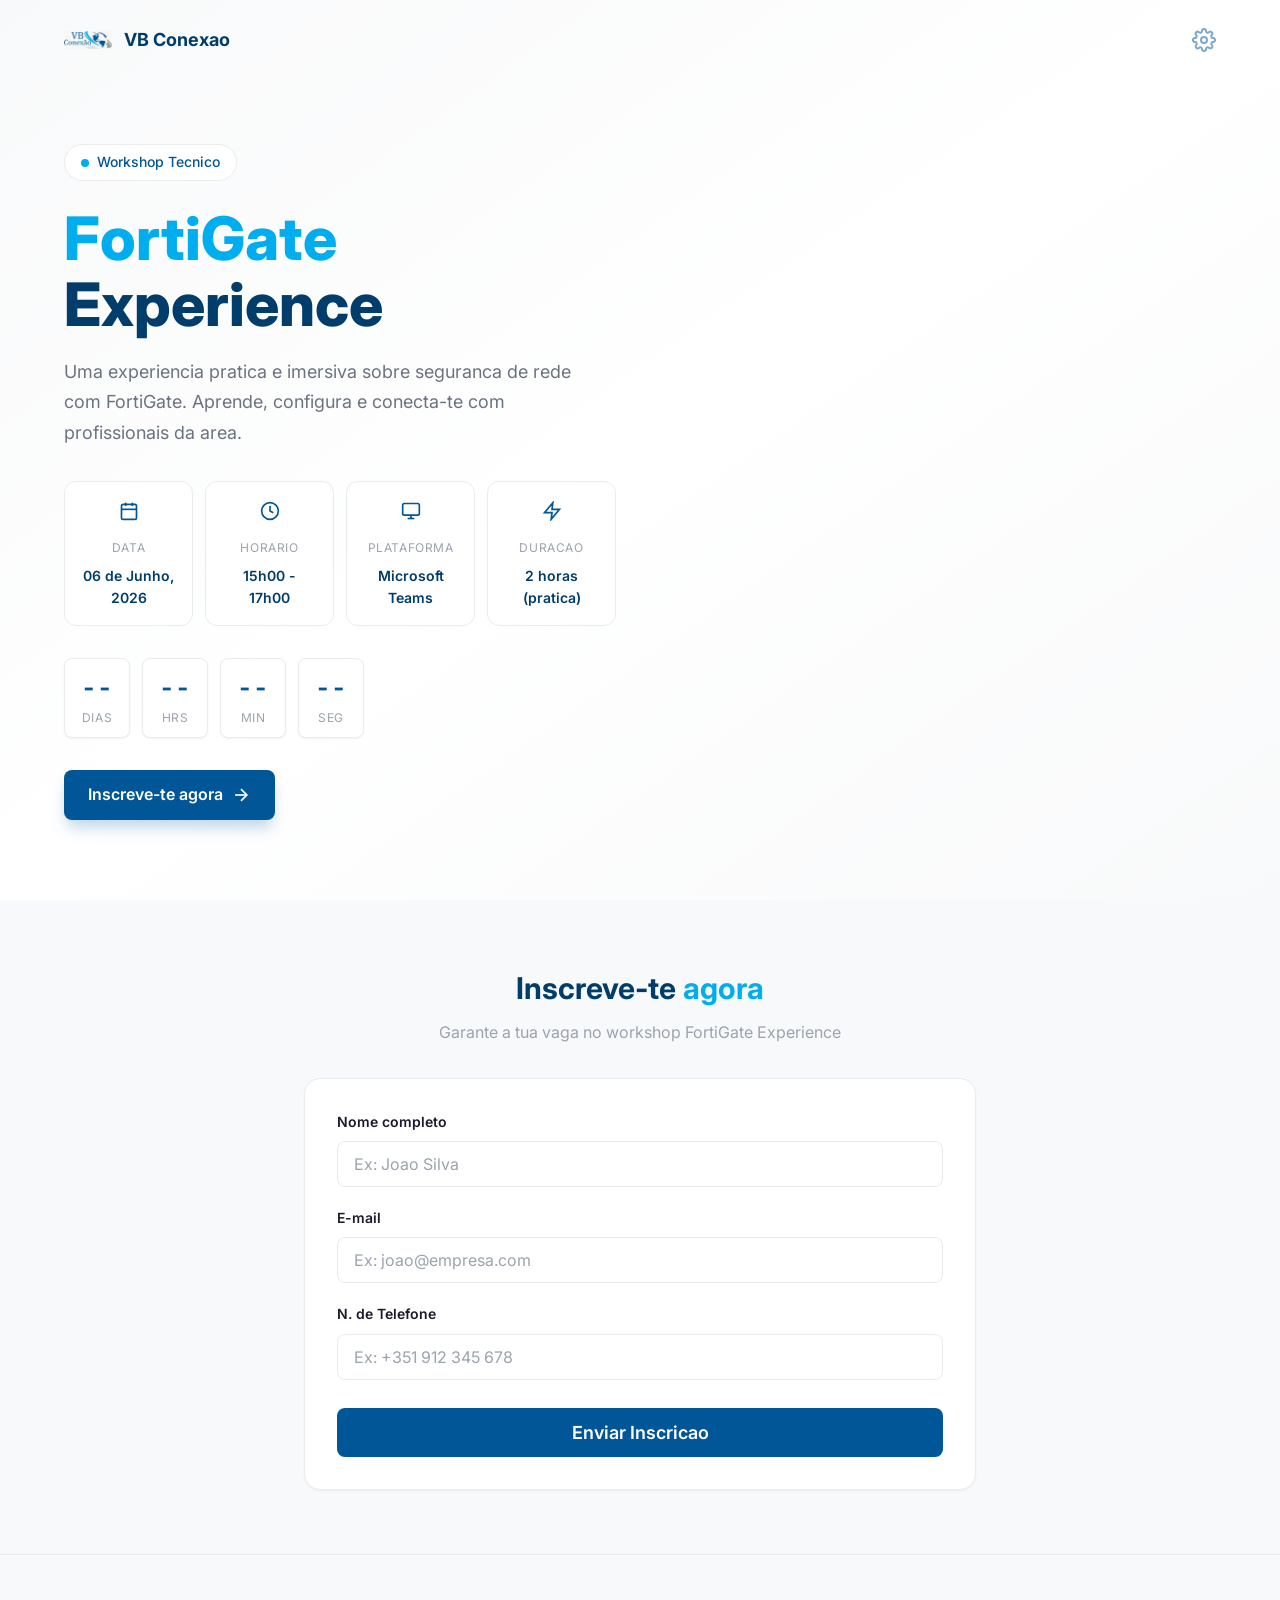
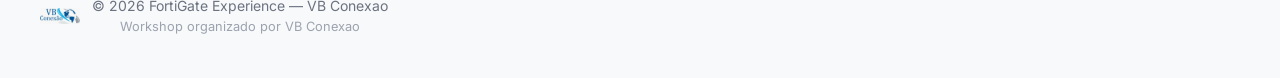
==== index.html @ 6fc7e9ee "meu primeiro commut" ====
<!DOCTYPE html>
<html lang="pt">
<head>
  <meta charset="UTF-8" />
  <meta name="viewport" content="width=device-width, initial-scale=1.0" />
  <title>FortiGate Experience - VB Conexao</title>
  <link rel="icon" type="image/svg+xml" href="/public/favicon.svg" />
  <link rel="preconnect" href="https://fonts.googleapis.com" />
  <link rel="preconnect" href="https://fonts.gstatic.com" crossorigin />
  <link href="https://fonts.googleapis.com/css2?family=Inter:wght@400;500;600;700;800&display=swap" rel="stylesheet" />
  <link rel="stylesheet" href="style.css" />
</head>
<body>

  <!-- ===================== HERO ===================== -->
  <section class="hero">
    <!-- Header -->
    <header class="header">
      <a href="/" class="header-brand">
        <img src="public/logotipo/vbc.logo.jpeg" alt="VB Conexao" class="header-logo" />
        <span class="header-title">VB Conexao</span>
      </a>
      <a href="admin/login.html" class="header-admin" title="Painel Admin">
        <svg width="24" height="24" fill="none" stroke="currentColor" stroke-width="2" stroke-linecap="round" stroke-linejoin="round" viewBox="0 0 24 24">
          <circle cx="12" cy="12" r="3"/><path d="M19.4 15a1.65 1.65 0 00.33 1.82l.06.06a2 2 0 010 2.83 2 2 0 01-2.83 0l-.06-.06a1.65 1.65 0 00-1.82-.33 1.65 1.65 0 00-1 1.51V21a2 2 0 01-4 0v-.09A1.65 1.65 0 009 19.4a1.65 1.65 0 00-1.82.33l-.06.06a2 2 0 01-2.83 0 2 2 0 010-2.83l.06-.06A1.65 1.65 0 004.68 15a1.65 1.65 0 00-1.51-1H3a2 2 0 010-4h.09A1.65 1.65 0 004.6 9a1.65 1.65 0 00-.33-1.82l-.06-.06a2 2 0 012.83-2.83l.06.06a1.65 1.65 0 001.82.33H9a1.65 1.65 0 001-1.51V3a2 2 0 014 0v.09a1.65 1.65 0 001 1.51 1.65 1.65 0 001.82-.33l.06-.06a2 2 0 012.83 2.83l-.06.06a1.65 1.65 0 00-.33 1.82V9a1.65 1.65 0 001.51 1H21a2 2 0 010 4h-.09a1.65 1.65 0 00-1.51 1z"/>
        </svg>
      </a>
    </header>

    <!-- Hero Content -->
    <div class="hero-content">
      <!-- Left Column -->
      <div>
        <div class="badge">
          <span class="badge-dot"></span>
          Workshop Tecnico
        </div>

        <h1 class="hero-title">
          <span class="accent">FortiGate</span> Experience
        </h1>

        <p class="hero-description">
          Uma experiencia pratica e imersiva sobre seguranca de rede com FortiGate.
          Aprende, configura e conecta-te com profissionais da area.
        </p>

        <!-- Event Details -->
        <div class="event-grid">
          <div class="event-card">
            <span class="event-card-icon">
              <svg width="20" height="20" fill="none" stroke="currentColor" stroke-width="2" viewBox="0 0 24 24"><rect x="3" y="4" width="18" height="18" rx="2" ry="2"/><line x1="16" y1="2" x2="16" y2="6"/><line x1="8" y1="2" x2="8" y2="6"/><line x1="3" y1="10" x2="21" y2="10"/></svg>
            </span>
            <span class="event-card-label">Data</span>
            <span class="event-card-value">06 de Junho, 2026</span>
          </div>
          <div class="event-card">
            <span class="event-card-icon">
              <svg width="20" height="20" fill="none" stroke="currentColor" stroke-width="2" viewBox="0 0 24 24"><circle cx="12" cy="12" r="10"/><polyline points="12 6 12 12 16 14"/></svg>
            </span>
            <span class="event-card-label">Horario</span>
            <span class="event-card-value">15h00 - 17h00</span>
          </div>
          <div class="event-card">
            <span class="event-card-icon">
              <svg width="20" height="20" fill="none" stroke="currentColor" stroke-width="2" viewBox="0 0 24 24"><rect x="2" y="3" width="20" height="14" rx="2" ry="2"/><line x1="8" y1="21" x2="16" y2="21"/><line x1="12" y1="17" x2="12" y2="21"/></svg>
            </span>
            <span class="event-card-label">Plataforma</span>
            <span class="event-card-value">Microsoft Teams</span>
          </div>
          <div class="event-card">
            <span class="event-card-icon">
              <svg width="20" height="20" fill="none" stroke="currentColor" stroke-width="2" viewBox="0 0 24 24"><path d="M13 2L3 14h9l-1 8 10-12h-9l1-8z"/></svg>
            </span>
            <span class="event-card-label">Duracao</span>
            <span class="event-card-value">2 horas (pratica)</span>
          </div>
        </div>

        <!-- Countdown -->
        <div class="countdown">
          <div class="countdown-block">
            <div class="countdown-value" id="cd-days">--</div>
            <div class="countdown-label">Dias</div>
          </div>
          <div class="countdown-block">
            <div class="countdown-value" id="cd-hours">--</div>
            <div class="countdown-label">Hrs</div>
          </div>
          <div class="countdown-block">
            <div class="countdown-value" id="cd-mins">--</div>
            <div class="countdown-label">Min</div>
          </div>
          <div class="countdown-block">
            <div class="countdown-value" id="cd-secs">--</div>
            <div class="countdown-label">Seg</div>
          </div>
        </div>

        <!-- CTA -->
        <a href="#inscricao" class="btn-primary">
          Inscreve-te agora
          <svg width="20" height="20" fill="none" stroke="currentColor" stroke-width="2" viewBox="0 0 24 24"><line x1="5" y1="12" x2="19" y2="12"/><polyline points="12 5 19 12 12 19"/></svg>
        </a>
      </div>

      <!-- Right Column: Flyer -->
      <div class="flyer-container hidden" id="flyer-wrapper">
        <img id="flyer-image" src="" alt="FortiGate Experience Flyer" class="flyer-img" />
      </div>
    </div>
  </section>

  <!-- ===================== REGISTRATION ===================== -->
  <section class="section-register" id="inscricao">
    <div class="register-container">
      <h2 class="section-title">Inscreve-te <span class="accent">agora</span></h2>
      <p class="section-subtitle">Garante a tua vaga no workshop FortiGate Experience</p>

      <div class="register-card">
        <!-- Form Content -->
        <div id="form-content">
          <form id="register-form" novalidate>
            <div class="form-group">
              <label class="form-label" for="nome">Nome completo</label>
              <input type="text" id="nome" class="form-input" placeholder="Ex: Joao Silva" required />
              <div class="error-text" id="nome-error"></div>
            </div>

            <div class="form-group">
              <label class="form-label" for="email">E-mail</label>
              <input type="email" id="email" class="form-input" placeholder="Ex: joao@empresa.com" required />
              <div class="error-text" id="email-error"></div>
            </div>

            <div class="form-group">
              <label class="form-label" for="telefone">N. de Telefone</label>
              <input type="tel" id="telefone" class="form-input" placeholder="Ex: +351 912 345 678" required />
              <div class="error-text" id="telefone-error"></div>
            </div>

            <button type="submit" id="btn-submit" class="btn-submit">Enviar Inscricao</button>
          </form>
        </div>

        <!-- Success Message -->
        <div id="success-message" class="success-message hidden">
          <div class="success-icon">&#10003;</div>
          <div class="success-title">Inscricao confirmada!</div>
          <p class="success-text">Receberas um e-mail com os detalhes em breve.</p>
          <button id="btn-another" class="btn-secondary">
            <svg width="18" height="18" fill="none" stroke="currentColor" stroke-width="2" viewBox="0 0 24 24"><line x1="12" y1="5" x2="12" y2="19"/><line x1="5" y1="12" x2="19" y2="12"/></svg>
            Inscrever outro participante
          </button>
        </div>
      </div>
    </div>
  </section>

  <!-- ===================== FOOTER ===================== -->
  <footer class="footer">
    <div class="footer-inner">
      <div class="footer-brand">
        <img src="public/logotipo/vbc.logo.jpeg" alt="VB Conexao" class="footer-logo" />
        <div>
          <div class="footer-text">&copy; 2026 FortiGate Experience &mdash; VB Conexao</div>
          <div class="footer-credit">Workshop organizado por VB Conexao</div>
        </div>
      </div>
    </div>
  </footer>

  <!-- ===================== SCRIPTS ===================== -->
  <!-- App Logic -->
  <script type="module" src="script.js"></script>
</body>
</html>
---- style.css ----
/* ============================================
   VB Conexao - FortiGate Experience
   Vanilla CSS - Converted from Tailwind
   ============================================ */

/* --- CSS Variables --- */
:root {
  --vbc-blue: #005696;
  --vbc-blue-dark: #003d6b;
  --vbc-turquoise: #00AEEF;
  --vbc-turquoise-dark: #0091c7;
  --vbc-gray-light: #F8F9FA;
  --vbc-gray: #E9ECEF;
  --foreground: #1a1a2e;
  --white: #FFFFFF;
  --green: #16a34a;
  --yellow: #ca8a04;
  --red: #dc2626;
  --font-sans: 'Inter', Arial, Helvetica, sans-serif;
}

/* --- Reset & Base --- */
*,
*::before,
*::after {
  margin: 0;
  padding: 0;
  box-sizing: border-box;
}

html {
  scroll-behavior: smooth;
}

body {
  font-family: var(--font-sans);
  color: var(--foreground);
  background-color: var(--white);
  line-height: 1.6;
  -webkit-font-smoothing: antialiased;
}

a {
  text-decoration: none;
  color: inherit;
}

img {
  max-width: 100%;
  height: auto;
  display: block;
}

button {
  cursor: pointer;
  border: none;
  font-family: inherit;
}

input {
  font-family: inherit;
}

/* --- Header --- */
.header {
  display: flex;
  align-items: center;
  justify-content: space-between;
  padding: 1rem 1.5rem;
  max-width: 1200px;
  margin: 0 auto;
  width: 100%;
}

.header-brand {
  display: flex;
  align-items: center;
  gap: 0.75rem;
}

.header-logo {
  width: 48px;
  height: 48px;
  border-radius: 0.5rem;
  object-fit: contain;
}

.header-title {
  font-size: 1.125rem;
  font-weight: 700;
  color: var(--vbc-blue-dark);
}

.header-admin {
  color: var(--vbc-blue);
  opacity: 0.5;
  transition: opacity 0.2s;
  font-size: 1.5rem;
  display: flex;
  align-items: center;
}

.header-admin:hover {
  opacity: 1;
}

/* --- Hero --- */
.hero {
  min-height: 100vh;
  background: linear-gradient(to bottom right, var(--vbc-gray-light), var(--white), var(--vbc-gray-light));
  display: flex;
  flex-direction: column;
}

.hero-content {
  flex: 1;
  max-width: 1200px;
  margin: 0 auto;
  padding: 2rem 1.5rem 4rem;
  width: 100%;
  display: grid;
  grid-template-columns: 1fr;
  gap: 3rem;
  align-items: center;
}

@media (min-width: 1024px) {
  .hero-content {
    grid-template-columns: 1fr 1fr;
    padding-top: 3rem;
  }
}

/* --- Badge --- */
.badge {
  display: inline-flex;
  align-items: center;
  gap: 0.5rem;
  background-color: var(--white);
  border: 1px solid var(--vbc-gray);
  border-radius: 9999px;
  padding: 0.375rem 1rem;
  font-size: 0.875rem;
  font-weight: 500;
  color: var(--vbc-blue);
  margin-bottom: 1.5rem;
}

.badge-dot {
  width: 8px;
  height: 8px;
  border-radius: 50%;
  background-color: var(--vbc-turquoise);
  animation: pulse 2s infinite;
}

@keyframes pulse {
  0%, 100% { opacity: 1; transform: scale(1); }
  50% { opacity: 0.5; transform: scale(1.2); }
}

/* --- Hero Text --- */
.hero-title {
  font-size: 2.25rem;
  font-weight: 800;
  line-height: 1.1;
  color: var(--vbc-blue-dark);
  margin-bottom: 1.25rem;
}

.hero-title .accent {
  color: var(--vbc-turquoise);
}

@media (min-width: 640px) {
  .hero-title { font-size: 3rem; }
}

@media (min-width: 1024px) {
  .hero-title { font-size: 3.75rem; }
}

.hero-description {
  font-size: 1.125rem;
  color: #6b7280;
  margin-bottom: 2rem;
  max-width: 540px;
  line-height: 1.7;
}

/* --- Event Details Grid --- */
.event-grid {
  display: grid;
  grid-template-columns: 1fr 1fr;
  gap: 0.75rem;
  margin-bottom: 2rem;
}

@media (min-width: 640px) {
  .event-grid {
    grid-template-columns: repeat(4, 1fr);
  }
}

.event-card {
  background-color: var(--white);
  border: 1px solid var(--vbc-gray);
  border-radius: 0.75rem;
  padding: 1rem;
  display: flex;
  flex-direction: column;
  align-items: center;
  gap: 0.5rem;
  transition: border-color 0.2s;
}

.event-card:hover {
  border-color: rgba(0, 174, 239, 0.4);
}

.event-card-icon {
  color: var(--vbc-blue);
  font-size: 1.25rem;
}

.event-card-label {
  font-size: 0.75rem;
  color: #9ca3af;
  text-transform: uppercase;
  letter-spacing: 0.05em;
}

.event-card-value {
  font-size: 0.875rem;
  font-weight: 600;
  color: var(--vbc-blue-dark);
  text-align: center;
}

/* --- Countdown --- */
.countdown {
  display: flex;
  gap: 0.75rem;
  margin-bottom: 2rem;
}

.countdown-block {
  background-color: var(--white);
  border-radius: 0.5rem;
  padding: 0.5rem 0.75rem;
  border: 1px solid var(--vbc-gray);
  box-shadow: 0 1px 2px rgba(0, 0, 0, 0.05);
  text-align: center;
  min-width: 60px;
}

@media (min-width: 640px) {
  .countdown-block {
    padding: 0.625rem 1rem;
  }
}

.countdown-value {
  font-size: 1.25rem;
  font-weight: 700;
  color: var(--vbc-blue);
  font-variant-numeric: tabular-nums;
}

@media (min-width: 640px) {
  .countdown-value { font-size: 1.5rem; }
}

.countdown-label {
  font-size: 0.625rem;
  color: #9ca3af;
  text-transform: uppercase;
  letter-spacing: 0.05em;
}

@media (min-width: 640px) {
  .countdown-label { font-size: 0.75rem; }
}

/* --- CTA Button --- */
.btn-primary {
  display: inline-flex;
  align-items: center;
  gap: 0.5rem;
  background-color: var(--vbc-blue);
  color: var(--white);
  font-weight: 600;
  padding: 0.75rem 1.5rem;
  border-radius: 0.5rem;
  box-shadow: 0 10px 15px -3px rgba(0, 86, 150, 0.25);
  transition: background-color 0.2s;
  font-size: 1rem;
}

.btn-primary:hover {
  background-color: var(--vbc-blue-dark);
}

/* --- Flyer --- */
.flyer-container {
  display: flex;
  justify-content: center;
  align-items: center;
}

.flyer-img {
  border-radius: 0.75rem;
  overflow: hidden;
  border: 1px solid var(--vbc-gray);
  box-shadow: 0 1px 3px rgba(0, 0, 0, 0.1);
  width: 100%;
  max-width: 24rem;
}

/* --- Registration Section --- */
.section-register {
  padding: 4rem 1.5rem;
  background-color: var(--vbc-gray-light);
  scroll-margin-top: 5rem;
}

.register-container {
  max-width: 42rem;
  margin: 0 auto;
}

.section-title {
  font-size: 1.875rem;
  font-weight: 700;
  text-align: center;
  color: var(--vbc-blue-dark);
  margin-bottom: 0.5rem;
}

.section-title .accent {
  color: var(--vbc-turquoise);
}

.section-subtitle {
  text-align: center;
  color: #9ca3af;
  margin-bottom: 2rem;
}

.register-card {
  background-color: var(--white);
  border-radius: 1rem;
  border: 1px solid var(--vbc-gray);
  padding: 2rem;
  box-shadow: 0 1px 2px rgba(0, 0, 0, 0.05);
}

@media (min-width: 640px) {
  .register-card { padding: 2rem; }
}

/* --- Form --- */
.form-group {
  margin-bottom: 1.25rem;
}

.form-label {
  display: block;
  font-size: 0.875rem;
  font-weight: 600;
  color: var(--foreground);
  margin-bottom: 0.5rem;
}

.form-input {
  width: 100%;
  padding: 0.75rem 1rem;
  border-radius: 0.5rem;
  background-color: var(--white);
  border: 1px solid var(--vbc-gray);
  color: var(--foreground);
  font-size: 1rem;
  transition: border-color 0.2s, box-shadow 0.2s;
  outline: none;
}

.form-input::placeholder {
  color: #9ca3af;
}

.form-input:focus {
  border-color: var(--vbc-turquoise);
  box-shadow: 0 0 0 3px rgba(0, 174, 239, 0.15);
}

.form-error {
  border-color: var(--red) !important;
}

.error-text {
  color: var(--red);
  font-size: 0.8rem;
  margin-top: 0.25rem;
}

.btn-submit {
  width: 100%;
  background-color: var(--vbc-blue);
  color: var(--white);
  font-weight: 600;
  padding: 0.875rem;
  border-radius: 0.5rem;
  font-size: 1.125rem;
  transition: background-color 0.2s;
  margin-top: 0.5rem;
}

.btn-submit:hover {
  background-color: var(--vbc-blue-dark);
}

.btn-submit:disabled {
  opacity: 0.6;
  cursor: not-allowed;
}

/* --- Success State --- */
.success-message {
  text-align: center;
  padding: 2rem 0;
}

.success-icon {
  width: 64px;
  height: 64px;
  border-radius: 50%;
  background-color: #dcfce7;
  display: flex;
  align-items: center;
  justify-content: center;
  margin: 0 auto 1rem;
  font-size: 2rem;
  color: var(--green);
}

.success-title {
  font-size: 1.5rem;
  font-weight: 700;
  color: var(--vbc-blue-dark);
  margin-bottom: 0.5rem;
}

.success-text {
  color: #6b7280;
  margin-bottom: 1.5rem;
}

.btn-secondary {
  display: inline-flex;
  align-items: center;
  gap: 0.5rem;
  color: var(--vbc-blue);
  font-weight: 600;
  padding: 0.5rem 1rem;
  border-radius: 0.5rem;
  border: 1px solid var(--vbc-gray);
  background-color: var(--white);
  transition: background-color 0.2s;
}

.btn-secondary:hover {
  background-color: var(--vbc-gray-light);
}

/* --- Footer --- */
.footer {
  border-top: 1px solid var(--vbc-gray);
  background-color: var(--vbc-gray-light);
  padding: 2.5rem 1.5rem;
  text-align: center;
}

.footer-inner {
  max-width: 1200px;
  margin: 0 auto;
  display: flex;
  flex-direction: column;
  align-items: center;
  gap: 1rem;
}

@media (min-width: 640px) {
  .footer-inner {
    flex-direction: row;
    justify-content: space-between;
  }
}

.footer-brand {
  display: flex;
  align-items: center;
  gap: 0.75rem;
}

.footer-logo {
  width: 40px;
  height: 40px;
  border-radius: 0.5rem;
  object-fit: contain;
}

.footer-text {
  font-size: 0.875rem;
  color: #6b7280;
}

.footer-credit {
  font-size: 0.8rem;
  color: #9ca3af;
}

/* --- Utilities --- */
.hidden {
  display: none !important;
}
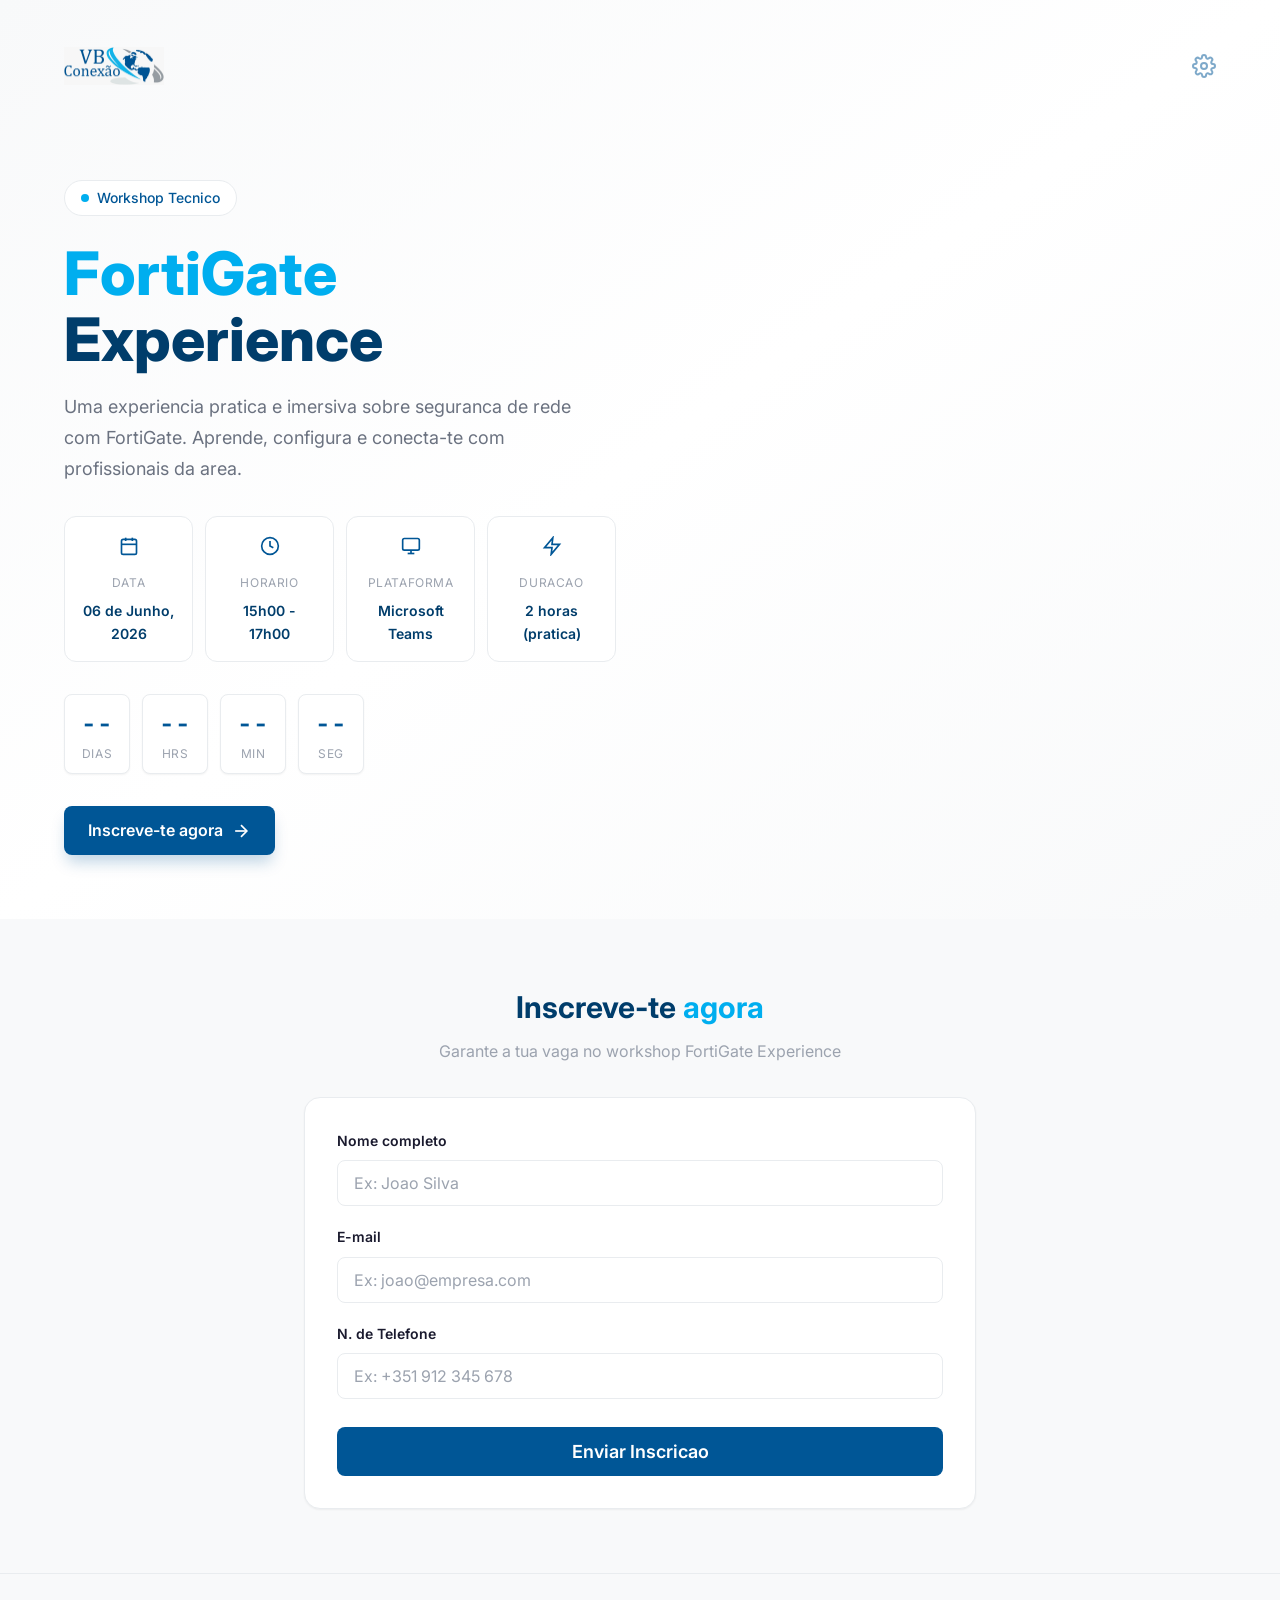
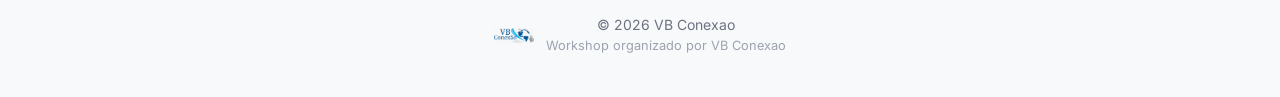
==== commit 5ff9ab8f: "feito" ====
--- a/index.html
+++ b/index.html
@@ -18,7 +18,6 @@
     <header class="header">
       <a href="/" class="header-brand">
         <img src="public/logotipo/vbc.logo.jpeg" alt="VB Conexao" class="header-logo" />
-        <span class="header-title">VB Conexao</span>
       </a>
       <a href="admin/login.html" class="header-admin" title="Painel Admin">
         <svg width="24" height="24" fill="none" stroke="currentColor" stroke-width="2" stroke-linecap="round" stroke-linejoin="round" viewBox="0 0 24 24">
@@ -33,14 +32,14 @@
       <div>
         <div class="badge">
           <span class="badge-dot"></span>
-          Workshop Tecnico
+          <span id="event-badge">Workshop Tecnico</span>
         </div>
 
-        <h1 class="hero-title">
+        <h1 class="hero-title" id="event-title">
           <span class="accent">FortiGate</span> Experience
         </h1>
 
-        <p class="hero-description">
+        <p class="hero-description" id="event-description">
           Uma experiencia pratica e imersiva sobre seguranca de rede com FortiGate.
           Aprende, configura e conecta-te com profissionais da area.
         </p>
@@ -52,28 +51,28 @@
               <svg width="20" height="20" fill="none" stroke="currentColor" stroke-width="2" viewBox="0 0 24 24"><rect x="3" y="4" width="18" height="18" rx="2" ry="2"/><line x1="16" y1="2" x2="16" y2="6"/><line x1="8" y1="2" x2="8" y2="6"/><line x1="3" y1="10" x2="21" y2="10"/></svg>
             </span>
             <span class="event-card-label">Data</span>
-            <span class="event-card-value">06 de Junho, 2026</span>
+            <span class="event-card-value" id="event-date">06 de Junho, 2026</span>
           </div>
           <div class="event-card">
             <span class="event-card-icon">
               <svg width="20" height="20" fill="none" stroke="currentColor" stroke-width="2" viewBox="0 0 24 24"><circle cx="12" cy="12" r="10"/><polyline points="12 6 12 12 16 14"/></svg>
             </span>
             <span class="event-card-label">Horario</span>
-            <span class="event-card-value">15h00 - 17h00</span>
+            <span class="event-card-value" id="event-time">15h00 - 17h00</span>
           </div>
           <div class="event-card">
             <span class="event-card-icon">
               <svg width="20" height="20" fill="none" stroke="currentColor" stroke-width="2" viewBox="0 0 24 24"><rect x="2" y="3" width="20" height="14" rx="2" ry="2"/><line x1="8" y1="21" x2="16" y2="21"/><line x1="12" y1="17" x2="12" y2="21"/></svg>
             </span>
             <span class="event-card-label">Plataforma</span>
-            <span class="event-card-value">Microsoft Teams</span>
+            <span class="event-card-value" id="event-platform">Microsoft Teams</span>
           </div>
           <div class="event-card">
             <span class="event-card-icon">
               <svg width="20" height="20" fill="none" stroke="currentColor" stroke-width="2" viewBox="0 0 24 24"><path d="M13 2L3 14h9l-1 8 10-12h-9l1-8z"/></svg>
             </span>
             <span class="event-card-label">Duracao</span>
-            <span class="event-card-value">2 horas (pratica)</span>
+            <span class="event-card-value" id="event-duration">2 horas (pratica)</span>
           </div>
         </div>
 
@@ -163,7 +162,7 @@
       <div class="footer-brand">
         <img src="public/logotipo/vbc.logo.jpeg" alt="VB Conexao" class="footer-logo" />
         <div>
-          <div class="footer-text">&copy; 2026 FortiGate Experience &mdash; VB Conexao</div>
+          <div class="footer-text">&copy; 2026 VB Conexao</div>
           <div class="footer-credit">Workshop organizado por VB Conexao</div>
         </div>
       </div>
--- a/style.css
+++ b/style.css
@@ -79,8 +79,8 @@
 }
 
 .header-logo {
-  width: 48px;
-  height: 48px;
+  width: 100px;
+  height: 100px;
   border-radius: 0.5rem;
   object-fit: contain;
 }
@@ -492,7 +492,7 @@
 @media (min-width: 640px) {
   .footer-inner {
     flex-direction: row;
-    justify-content: space-between;
+    justify-content: center;
   }
 }
 
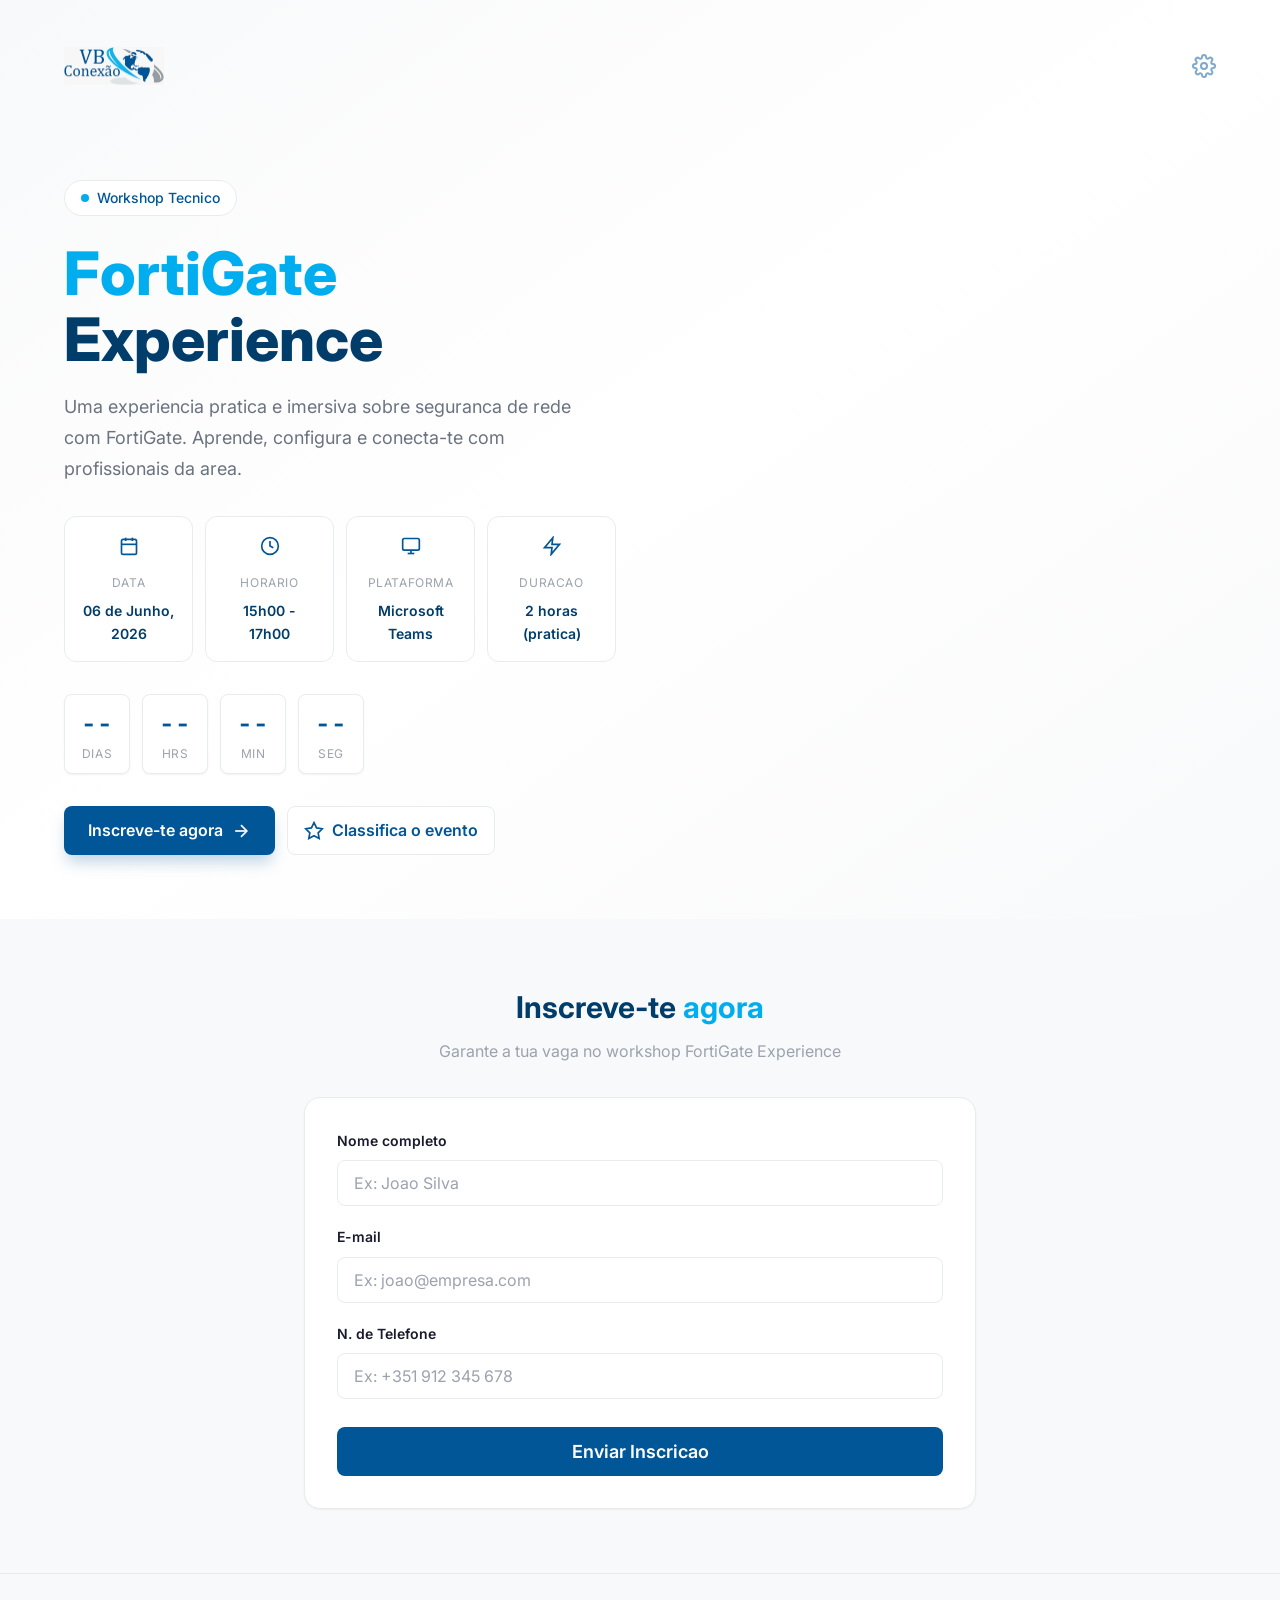
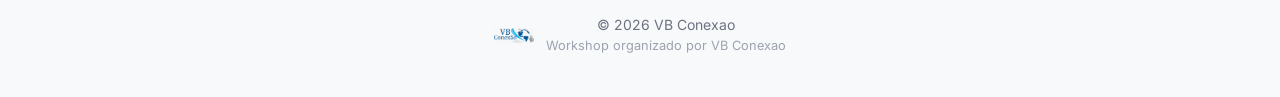
==== commit 946edfcc: "vb" ====
--- a/index.html
+++ b/index.html
@@ -17,7 +17,7 @@
     <!-- Header -->
     <header class="header">
       <a href="/" class="header-brand">
-        <img src="public/logotipo/vbc.logo.jpeg" alt="VB Conexao" class="header-logo" />
+        <img src="public/logotipo/vbc.logo.jpeg" alt="VB Conexao" class="header-logo site-logo" />
       </a>
       <a href="admin/login.html" class="header-admin" title="Painel Admin">
         <svg width="24" height="24" fill="none" stroke="currentColor" stroke-width="2" stroke-linecap="round" stroke-linejoin="round" viewBox="0 0 24 24">
@@ -97,10 +97,16 @@
         </div>
 
         <!-- CTA -->
-        <a href="#inscricao" class="btn-primary">
-          Inscreve-te agora
-          <svg width="20" height="20" fill="none" stroke="currentColor" stroke-width="2" viewBox="0 0 24 24"><line x1="5" y1="12" x2="19" y2="12"/><polyline points="12 5 19 12 12 19"/></svg>
-        </a>
+        <div class="cta-group">
+          <a href="#inscricao" class="btn-primary">
+            Inscreve-te agora
+            <svg width="20" height="20" fill="none" stroke="currentColor" stroke-width="2" viewBox="0 0 24 24"><line x1="5" y1="12" x2="19" y2="12"/><polyline points="12 5 19 12 12 19"/></svg>
+          </a>
+          <a href="classificacao.html" class="btn-secondary cta-feedback">
+            <svg width="20" height="20" fill="none" stroke="currentColor" stroke-width="2" viewBox="0 0 24 24"><polygon points="12 2 15.09 8.26 22 9.27 17 14.14 18.18 21.02 12 17.77 5.82 21.02 7 14.14 2 9.27 8.91 8.26 12 2"/></svg>
+            Classifica o evento
+          </a>
+        </div>
       </div>
 
       <!-- Right Column: Flyer -->
@@ -160,10 +166,10 @@
   <footer class="footer">
     <div class="footer-inner">
       <div class="footer-brand">
-        <img src="public/logotipo/vbc.logo.jpeg" alt="VB Conexao" class="footer-logo" />
+        <img src="public/logotipo/vbc.logo.jpeg" alt="VB Conexao" class="footer-logo site-logo" />
         <div>
-          <div class="footer-text">&copy; 2026 VB Conexao</div>
-          <div class="footer-credit">Workshop organizado por VB Conexao</div>
+          <div class="footer-text" id="footer-text">&copy; 2026 VB Conexao</div>
+          <div class="footer-credit" id="footer-credit">Workshop organizado por VB Conexao</div>
         </div>
       </div>
     </div>
@@ -172,5 +178,6 @@
   <!-- ===================== SCRIPTS ===================== -->
   <!-- App Logic -->
   <script type="module" src="script.js"></script>
+  <script type="module" src="site-settings.js"></script>
 </body>
 </html>
--- a/style.css
+++ b/style.css
@@ -283,6 +283,12 @@
 }
 
 /* --- CTA Button --- */
+.cta-group {
+  display: flex;
+  flex-wrap: wrap;
+  gap: 0.75rem;
+}
+
 .btn-primary {
   display: inline-flex;
   align-items: center;
@@ -299,6 +305,11 @@
 
 .btn-primary:hover {
   background-color: var(--vbc-blue-dark);
+}
+
+.cta-feedback {
+  font-size: 1rem;
+  padding: 0.75rem 1.5rem;
 }
 
 /* --- Flyer --- */
